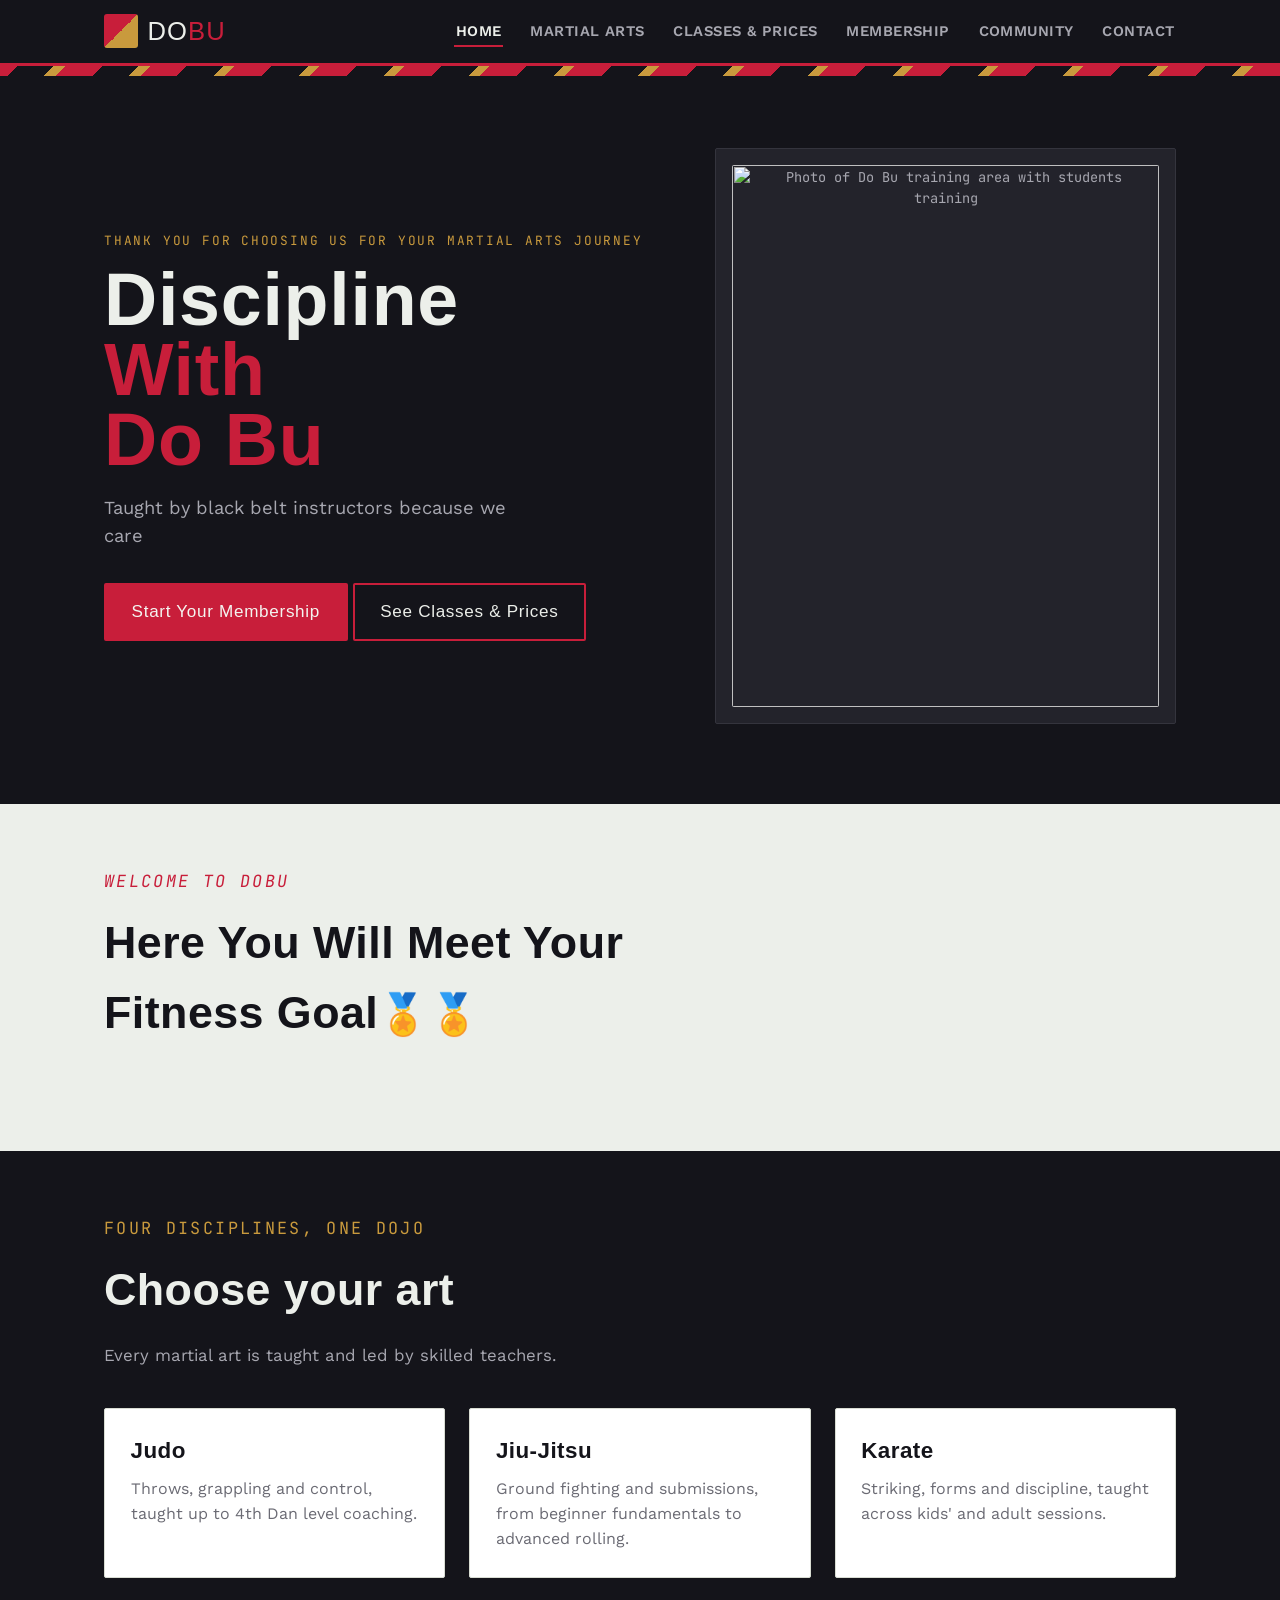
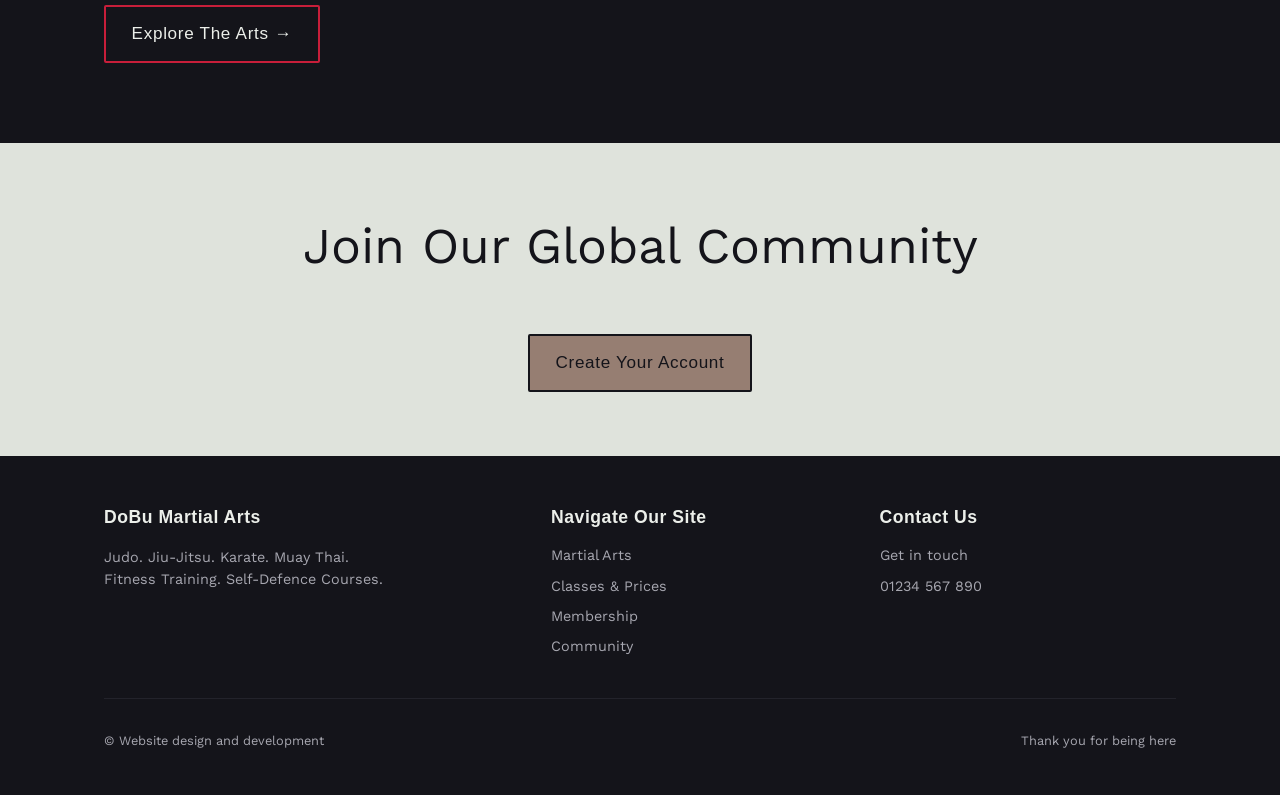
==== index.html @ b1a89c53 "Add files via upload" ====
<head>
<meta charset="UTF-8">
<meta name="viewport" content="width=device-width, initial-scale=1.0">
<title>Membership &amp; Account | DoBu Martial Arts</title>
<meta name="description" content="Create your DoBu Martial Arts account to manage your membership.">
<link rel="preconnect" href="https://fonts.googleapis.com">
<link rel="preconnect" href="https://fonts.gstatic.com" crossorigin>
<link rel="stylesheet" href="style.css">
</head>
<title>DoBu Martial Arts | Judo, Jiu-Jitsu, Karate &amp; Muay Thai Gym</title>
<meta name="description" content="DoBu Martial Arts is a martial arts gym offering Judo, Jiu-Jitsu, Karate, Muay Thai, fitness training and self-defence courses for all ages.">
<link rel="preconnect" href="https://fonts.googleapis.com">
<link href="https://fonts.googleapis.com/css2?family=Bebas+Neue&family=Work+Sans:wght@400;500;600;700&family=JetBrains+Mono:wght@400;700&display=swap" rel="stylesheet">
<link rel="stylesheet" href="style.css">
</head>
<body style="background-color:#ecefea;">


<header class="site-header">
  <div class="header-inner">
    <a class="brand" href="index.html">
      <span class="brand-mark" aria-hidden="true"></span>
      <span class="brand-name">DO<span>BU</span></span>
    </a>
    <button class="nav-toggle" aria-expanded="false" aria-controls="main-nav">Menu ☰</button>
    <nav class="main-nav" id="main-nav" aria-label="Primary">
      <ul>
        <li><a href="index.html" aria-current="page">Home</a></li>
        <li><a href="martial-arts.html">Martial Arts</a></li>
        <li><a href="classes-prices.html">Classes &amp; Prices</a></li>
        <li><a href="membership.html">Membership</a></li>
        <li><a href="community.html">Community</a></li>
        <li><a href="contact.html">Contact</a></li>
      </ul>
    </nav>
  </div>
</header>
<div class="belt-stripe" aria-hidden="true"></div>

<main id="main">

  <section class="hero">
    <div class="hero-inner">
      <div>
        <p class="eyebrow">Thank You For Choosing Us For Your Martial Arts Journey </p>
        <h1><em></em>Discipline<br><em>With<br>Do Bu</em></h1>
        <p class="lede">Taught by black belt instructors because we care</p>
        <a class="btn btn-primary" href="membership.html">Start Your Membership</a>
        <a class="btn btn-ghost" href="classes-prices.html">See Classes &amp; Prices</a>
      </div>
  <div class="hero-figure">
  <img src="https://images.pexels.com/photos/29526371/pexels-photo-29526371.jpeg" alt="Photo of Do Bu  training area with students training" style="width:100%;height:100%;object-fit:cover;border-radius:2px;">
</div>
  </section>

  <section aria-labelledby="welcome-title">
    <div class="container">
      <div class="section-head">
        <p class="eyebrow"><i>Welcome to DoBu</i></p>
        <h2 class="section-title" id="welcome-title">Here You Will Meet Your Fitness Goal<span style='font-size:40px;'>&#127941&#127941;</span></h2>
      </div>
    </div>
  </section>

  <section class="section-dark" aria-labelledby="arts-title">
    <div class="container">
      <div class="section-head">
        <p class="eyebrow">Four disciplines, one dojo</p>
        <h2 class="section-title" id="arts-title">Choose your art</h2>
        <p>Every martial art is taught and led by skilled teachers.</p>
      </div>
      </body>
      <div class="grid grid-3">
        <div class="card">
          <h3>Judo</h3>
          <p>Throws, grappling and control, taught up to 4th Dan level coaching.</p>
        </div>
        <div class="card">
          <h3>Jiu-Jitsu</h3>
          <p>Ground fighting and submissions, from beginner fundamentals to advanced rolling.</p>
        </div>
        <div class="card">
          <h3>Karate</h3>
          <p>Striking, forms and discipline, taught across kids' and adult sessions.</p>
        </div>
      </div>
      <p style="margin-top:1.7rem;"><a class="btn btn-ghost" href="martial-arts.html">Explore The Arts →</a></p>
    </div>
  </section>

  <section class="section-alt" aria-labelledby="cta-title">
    <div class="container text-center"
      <p style="font-size: 50px;">Join Our Global Community</p>
      <a class="btn btn-dark" href="membership.html" style="background-color: rgb(150, 126, 114);"> Create Your Account </a>
    </div>
  </section>

</main>

<footer class="site-footer">
  <div class="container">
    <div class="footer-grid">
      <div>
        <h4>DoBu Martial Arts</h4>
        <p>Judo. Jiu-Jitsu. Karate. Muay Thai.<br>Fitness Training. Self-Defence Courses.</p>
      </div>
      <div>
        <h4>Navigate Our Site</h4> 
        <ul>
          <li><a href="martial-arts.html">Martial Arts</a></li>
          <li><a href="classes-prices.html">Classes &amp; Prices</a></li>
          <li><a href="membership.html">Membership</a></li>
          <li><a href="community.html">Community</a></li>
        </ul>
      </div>
      <div>
        <h4>Contact Us</h4>
        <ul>
          <li><a href="contact.html">Get in touch</a></li>
          <li>01234 567 890</a></li>
        </ul>
      </div>
    </div>
    <div class="footer-bottom">
      <p>© Website design and development</p>
      <p>Thank you for being here</p>
    </div>
  </div>
</footer>

<script src="script.js"></script>
</body>
</html>
---- style.css ----
/* =========================================================
   DoBu Martial Arts — shared stylesheet
   Palette: ink black, tatami-tinted paper, belt crimson, belt gold
   Type: Caacupé One (display) / Work Sans (body) / JetBrains Mono (data)
   ========================================================= */

:root {
  --ink: #14141a;
  --panel: #23232b;
  --paper: #ecefea;
  --paper-dim: #dfe3dc;
  --crimson: #c81e3a;
  --crimson-dark: #9c1730;
  --gold: #c99a3d;
  --white-belt: #f4f4f0;
  --text-muted: #6b6b74;
  --text-on-dark-muted: #a7a7b0;


  --font-display: "Caacupé One", "Caacupé One", sans-serif;
  --font-body: "Work Sans", -apple-system, "Segoe UI", sans-serif;
  --font-mono: "JetBrains Mono", "Courier New", monospace;

  --radius: 2px;
  --max-w: 1120px;
}

* { box-sizing: border-box; }

html { scroll-behavior: smooth; }

body {
  margin: 0;
  font-family: var(--font-body);
  color: var(--ink);
  background: var(--paper);
  line-height: 1.55;
}

img { max-width: 100%; display: block; }

a { color: inherit; }

.container {
  max-width: var(--max-w);
  margin: 0 auto;
  padding: 0 1.5rem;
}

/* ---------- Focus visibility (accessibility) ---------- */
a:focus-visible,
button:focus-visible,
input:focus-visible,
textarea:focus-visible,
select:focus-visible {
  outline: 3px solid var(--gold);
  outline-offset: 2px;
}

/* ---------- Header / Nav ---------- */
.site-header {
  background: var(--ink);
  color: var(--paper);
  position: sticky;
  top: 0;
  z-index: 100;
  border-bottom: 3px solid var(--crimson);
}
.header-inner {
  display: flex;
  align-items: center;
  justify-content: space-between;
  padding: 0.9rem 1.5rem;
  max-width: var(--max-w);
  margin: 0 auto;
}
.brand {
  display: flex;
  align-items: center;
  gap: 0.6rem;
  text-decoration: none;
  color: var(--paper);
}
.brand-mark {
  width: 34px;
  height: 34px;
  background: linear-gradient(135deg, var(--crimson) 0 50%, var(--gold) 50% 100%);
  border-radius: 3px;
  flex-shrink: 0;
}
.brand-name {
  font-family: var(--font-display);
  font-size: 1.6rem;
  letter-spacing: 0.04em;
  line-height: 1;
}
.brand-name span { color: var(--crimson); }

.main-nav ul {
  list-style: none;
  display: flex;
  gap: 1.6rem;
  margin: 0;
  padding: 0;
}
.main-nav a {
  text-decoration: none;
  font-weight: 600;
  font-size: 0.92rem;
  letter-spacing: 0.03em;
  text-transform: uppercase;
  color: var(--text-on-dark-muted);
  padding: 0.3rem 0.1rem;
  border-bottom: 2px solid transparent;
  transition: color 0.15s ease, border-color 0.15s ease;
}
.main-nav a:hover,
.main-nav a[aria-current="page"] {
  color: var(--paper);
  border-color: var(--crimson);
}

.nav-toggle {
  display: none;
  background: none;
  border: 1px solid var(--text-on-dark-muted);
  color: var(--paper);
  padding: 0.4rem 0.7rem;
  font-size: 1.1rem;
  border-radius: var(--radius);
  cursor: pointer;
}

@media (max-width: 760px) {
  .nav-toggle { display: inline-flex; }
  .main-nav {
    display: none;
    width: 100%;
  }
  .main-nav.open { display: block; }
  .main-nav ul {
    flex-direction: column;
    gap: 0;
    padding: 0.5rem 1.5rem 1rem;
  }
  .main-nav li { border-top: 1px solid var(--panel); }
  .main-nav a { display: block; padding: 0.8rem 0.2rem; }
  .header-inner { flex-wrap: wrap; }
}

/* ---------- Belt stripe divider (signature motif) ---------- */
.belt-stripe {
  height: 10px;
  background: repeating-linear-gradient(
    -45deg,
    var(--crimson) 0 26px,
    var(--gold) 26px 34px,
    var(--ink) 34px 60px
  );
}

/* ---------- Hero ---------- */
.hero {
  background: var(--ink);
  color: var(--paper);
  padding: 4.5rem 0 5rem;
  position: relative;
}
.hero-inner {
  max-width: var(--max-w);
  margin: 0 auto;
  padding: 0 1.5rem;
  display: grid;
  grid-template-columns: 1.1fr 0.9fr;
  gap: 3rem;
  align-items: center;
}
.eyebrow {
  font-family: var(--font-mono);
  color: var(--gold);
  text-transform: uppercase;
  letter-spacing: 0.14em;
  font-size: 0.8rem;
  margin: 0 0 0.9rem;
}
.hero h1 {
  font-family: var(--font-display);
  font-size: clamp(2.6rem, 6vw, 4.6rem);
  line-height: 0.95;
  margin: 0 0 1.2rem;
  letter-spacing: 0.01em;
}
.hero h1 em {
  font-style: normal;
  color: var(--crimson);
}
.hero p.lede {
  font-size: 1.15rem;
  color: var(--text-on-dark-muted);
  max-width: 40ch;
  margin: 0 0 2rem;
}
.hero-figure {
  aspect-ratio: 4/5;
  background: var(--panel);
  border: 1px solid #34343d;
  border-radius: var(--radius);
  display: flex;
  align-items: center;
  justify-content: center;
  color: var(--text-on-dark-muted);
  font-family: var(--font-mono);
  font-size: 0.85rem;
  text-align: center;
  padding: 1rem;
}

@media (max-width: 820px) {
  .hero-inner { grid-template-columns: 1fr; }
  .hero-figure { order: -1; aspect-ratio: 16/9; }
}

/* ---------- Buttons ---------- */
.btn {
  display: inline-flex;
  align-items: center;
  gap: 0.5rem;
  font-family: var(--font-display);
  font-size: 1.07rem;
  letter-spacing: 0.04em;
  text-decoration: none;
  padding: 0.85rem 1.6rem;
  border-radius: var(--radius);
  border: 2px solid var(--crimson);
  cursor: pointer;
}
.btn-primary {
  background: var(--crimson);
  color: var(--white-belt);
}
.btn-primary:hover { background: var(--crimson-dark); }
.btn-ghost {
  background: transparent;
  color: var(--paper);
}
.btn-ghost:hover { background: rgba(255,255,255,0.08); }
.btn-dark {
  border-color: var(--ink);
  color: var(--ink);
  background: transparent;
}
.btn-dark:hover { background: var(--ink); color: var(--paper); }

/* ---------- Sections ---------- */
section { padding: 4rem 0; }
.section-tight { padding: 2.5rem 0; }
.section-dark { background: var(--ink); color: var(--paper); }
.section-alt { background: var(--paper-dim); }

.section-head {
  max-width: 60ch;
  margin: 0 0 2.5rem;
}
.section-head .eyebrow { color: var(--crimson); }
.section-dark .section-head .eyebrow { color: var(--gold); }
h2.section-title {
  font-family: var(--font-display);
  font-size: clamp(2rem, 4vw, 2.8rem);
  margin: 0.2rem 0 0.6rem;
  letter-spacing: 0.01em;
}
.section-head p { color: var(--text-muted); font-size: 1.05rem; }
.section-dark .section-head p { color: var(--text-on-dark-muted); }

/* ---------- Cards / grids ---------- */
.grid {
  display: grid;
  gap: 1.5rem;
}
.grid-3 { grid-template-columns: repeat(3, 1fr); }
.grid-2 { grid-template-columns: repeat(2, 1fr); }
@media (max-width: 820px) {
  .grid-3, .grid-2 { grid-template-columns: 1fr; }
}

.card {
  background: #fff;
  border: 1px solid #d9ddd3;
  border-radius: var(--radius);
  padding: 1.6rem;
  color: var(--ink);
}
.card h3 {
  font-family: var(--font-display);
  font-size: 1.4rem;
  letter-spacing: 0.02em;
  margin: 0 0 0.5rem;
  color: var(--ink);
}
.card p { color: var(--text-muted); margin: 0; }

.tag {
  display: inline-block;
  font-family: var(--font-mono);
  font-size: 0.72rem;
  text-transform: uppercase;
  letter-spacing: 0.08em;
  background: var(--ink);
  color: var(--gold);
  padding: 0.25rem 0.55rem;
  border-radius: 2px;
  margin-bottom: 0.8rem;
}

/* ---------- Belt tier pricing cards ---------- */
.tier-card {
  background: #fff;
  border-radius: var(--radius);
  border: 1px solid #d9ddd3;
  border-top: 8px solid var(--tier-color, var(--crimson));
  padding: 1.8rem 1.6rem;
  display: flex;
  flex-direction: column;
  gap: 0.9rem;
}
.tier-card .tier-belt {
  font-family: var(--font-mono);
  font-size: 0.75rem;
  text-transform: uppercase;
  letter-spacing: 0.1em;
  color: var(--tier-color, var(--crimson));
  font-weight: 700;
}
.tier-card h3 {
  font-family: var(--font-display);
  font-size: 1.9rem;
  margin: 0;
  letter-spacing: 0.01em;
}
.tier-card .price {
  font-family: var(--font-mono);
  font-size: 1.6rem;
  font-weight: 700;
}
.tier-card .price span { font-size: 0.9rem; color: var(--text-muted); font-weight: 400; }
.tier-card ul {
  margin: 0;
  padding-left: 1.1rem;
  color: var(--text-muted);
  font-size: 0.92rem;
  flex-grow: 1;
}
.tier-card li { margin-bottom: 0.35rem; }

/* ---------- Table (timetable / price list) ---------- */
.data-table-wrap { overflow-x: auto; border: 1px solid #d9ddd3; border-radius: var(--radius); }
table.data-table {
  width: 100%;
  border-collapse: collapse;
  font-size: 0.88rem;
  background: #fff;
  min-width: 720px;
}
table.data-table caption {
  text-align: left;
  font-family: var(--font-display);
  font-size: 1.3rem;
  padding: 1rem 1rem 0.6rem;
  letter-spacing: 0.01em;
}
table.data-table th,
table.data-table td {
  padding: 0.65rem 0.7rem;
  border: 1px solid #e4e7de;
  text-align: left;
  vertical-align: top;
}
table.data-table thead th {
  background: var(--ink);
  color: var(--paper);
  font-family: var(--font-mono);
  text-transform: uppercase;
  font-size: 0.72rem;
  letter-spacing: 0.06em;
}
table.data-table tbody th {
  background: var(--paper-dim);
  font-family: var(--font-mono);
  white-space: nowrap;
}
.slot { display: block; font-size: 0.85rem; }
.slot.kids { color: var(--crimson); font-weight: 600; }
.slot.private { color: var(--text-muted); font-style: italic; }

/* ---------- Instructor cards ---------- */
.instructor-card {
  display: flex;
  gap: 1rem;
  background: #fff;
  border: 1px solid #d9ddd3;
  border-radius: var(--radius);
  padding: 1.3rem;
}
.instructor-photo {
  width: 64px;
  height: 64px;
  border-radius: 50%;
  background: var(--panel);
  color: var(--gold);
  font-family: var(--font-display);
  font-size: 1.4rem;
  display: flex;
  align-items: center;
  justify-content: center;
  flex-shrink: 0;
}
.instructor-card h3 { font-family: var(--font-display); font-size: 1.25rem; margin: 0 0 0.15rem; letter-spacing: 0.01em; }
.instructor-card .role { color: var(--crimson); font-size: 0.82rem; font-weight: 700; text-transform: uppercase; letter-spacing: 0.04em; margin-bottom: 0.4rem; }
.instructor-card ul { margin: 0; padding-left: 1.1rem; color: var(--text-muted); font-size: 0.87rem; }

/* ---------- Forms ---------- */
.form-panel {
  background: #fff;
  border: 1px solid #d9ddd3;
  border-radius: var(--radius);
  padding: 2rem;
  max-width: 520px;
}
.form-row { margin-bottom: 1.2rem; }
.form-row label {
  display: block;
  font-weight: 700;
  font-size: 0.85rem;
  margin-bottom: 0.4rem;
  text-transform: uppercase;
  letter-spacing: 0.03em;
}
.form-row .hint { display: block; font-weight: 400; text-transform: none; color: var(--text-muted); font-size: 0.8rem; margin-top: 0.2rem; }
.form-row input,
.form-row select,
.form-row textarea {
  width: 100%;
  padding: 0.7rem 0.8rem;
  border: 1px solid #c7cbc0;
  border-radius: var(--radius);
  font-family: var(--font-body);
  font-size: 0.95rem;
  background: var(--paper);
}
.form-row textarea { resize: vertical; min-height: 100px; }
.form-note {
  font-size: 0.85rem;
  color: var(--text-muted);
  margin-top: 1rem;
}
[role="alert"] {
  padding: 0.8rem 1rem;
  border-radius: var(--radius);
  margin-bottom: 1.2rem;
  font-size: 0.9rem;
  font-weight: 600;
}
[role="alert"].success { background: #e4f2e6; color: #1f6b33; border: 1px solid #b6ddbd; }
[role="alert"].error { background: #fbe6e9; color: var(--crimson-dark); border: 1px solid #f0b8c1; }
.is-hidden { display: none !important; }

/* ---------- Forum / community mockup ---------- */
.forum-post {
  background: #fff;
  border: 1px solid #d9ddd3;
  border-radius: var(--radius);
  padding: 1.2rem 1.4rem;
  margin-bottom: 1rem;
}
.forum-post .meta {
  font-family: var(--font-mono);
  font-size: 0.75rem;
  color: var(--text-muted);
  margin-bottom: 0.4rem;
}
.forum-post .meta strong { color: var(--ink); }
.social-links {
  display: flex;
  gap: 0.8rem;
  flex-wrap: wrap;
}
.social-links a {
  border: 1px solid var(--panel);
  color: var(--paper);
  text-decoration: none;
  padding: 0.6rem 1rem;
  border-radius: var(--radius);
  font-family: var(--font-mono);
  font-size: 0.8rem;
  text-transform: uppercase;
  letter-spacing: 0.05em;
}
.social-links a:hover { background: var(--panel); }

/* ---------- Footer ---------- */
.site-footer {
  background: var(--ink);
  color: var(--text-on-dark-muted);
  padding: 3rem 0 2rem;
  font-size: 0.9rem;
}
.footer-grid {
  display: grid;
  grid-template-columns: 1.4fr 1fr 1fr;
  gap: 2rem;
  margin-bottom: 2rem;
}
@media (max-width: 760px) { .footer-grid { grid-template-columns: 1fr; } }
.footer-grid h4 {
  color: var(--paper);
  font-family: var(--font-display);
  font-size: 1.1rem;
  letter-spacing: 0.03em;
  margin: 0 0 0.8rem;
}
.footer-grid ul { list-style: none; margin: 0; padding: 0; }
.footer-grid li { margin-bottom: 0.5rem; }
.footer-grid a { text-decoration: none; color: var(--text-on-dark-muted); }
.footer-grid a:hover { color: var(--paper); }
.footer-bottom {
  border-top: 1px solid var(--panel);
  padding-top: 1.2rem;
  display: flex;
  justify-content: space-between;
  flex-wrap: wrap;
  gap: 0.5rem;
  font-size: 0.8rem;
}

/* ---------- Utility ---------- */
.visually-hidden {
  position: absolute;
  width: 1px; height: 1px;
  overflow: hidden;
  clip: rect(0 0 0 0);
  white-space: nowrap;
}
.mt-0 { margin-top: 0; }
.text-center { text-align: center; }
---- style.css ----
/* =========================================================
   DoBu Martial Arts — shared stylesheet
   Palette: ink black, tatami-tinted paper, belt crimson, belt gold
   Type: Caacupé One (display) / Work Sans (body) / JetBrains Mono (data)
   ========================================================= */

:root {
  --ink: #14141a;
  --panel: #23232b;
  --paper: #ecefea;
  --paper-dim: #dfe3dc;
  --crimson: #c81e3a;
  --crimson-dark: #9c1730;
  --gold: #c99a3d;
  --white-belt: #f4f4f0;
  --text-muted: #6b6b74;
  --text-on-dark-muted: #a7a7b0;


  --font-display: "Caacupé One", "Caacupé One", sans-serif;
  --font-body: "Work Sans", -apple-system, "Segoe UI", sans-serif;
  --font-mono: "JetBrains Mono", "Courier New", monospace;

  --radius: 2px;
  --max-w: 1120px;
}

* { box-sizing: border-box; }

html { scroll-behavior: smooth; }

body {
  margin: 0;
  font-family: var(--font-body);
  color: var(--ink);
  background: var(--paper);
  line-height: 1.55;
}

img { max-width: 100%; display: block; }

a { color: inherit; }

.container {
  max-width: var(--max-w);
  margin: 0 auto;
  padding: 0 1.5rem;
}

/* ---------- Focus visibility (accessibility) ---------- */
a:focus-visible,
button:focus-visible,
input:focus-visible,
textarea:focus-visible,
select:focus-visible {
  outline: 3px solid var(--gold);
  outline-offset: 2px;
}

/* ---------- Header / Nav ---------- */
.site-header {
  background: var(--ink);
  color: var(--paper);
  position: sticky;
  top: 0;
  z-index: 100;
  border-bottom: 3px solid var(--crimson);
}
.header-inner {
  display: flex;
  align-items: center;
  justify-content: space-between;
  padding: 0.9rem 1.5rem;
  max-width: var(--max-w);
  margin: 0 auto;
}
.brand {
  display: flex;
  align-items: center;
  gap: 0.6rem;
  text-decoration: none;
  color: var(--paper);
}
.brand-mark {
  width: 34px;
  height: 34px;
  background: linear-gradient(135deg, var(--crimson) 0 50%, var(--gold) 50% 100%);
  border-radius: 3px;
  flex-shrink: 0;
}
.brand-name {
  font-family: var(--font-display);
  font-size: 1.6rem;
  letter-spacing: 0.04em;
  line-height: 1;
}
.brand-name span { color: var(--crimson); }

.main-nav ul {
  list-style: none;
  display: flex;
  gap: 1.6rem;
  margin: 0;
  padding: 0;
}
.main-nav a {
  text-decoration: none;
  font-weight: 600;
  font-size: 0.92rem;
  letter-spacing: 0.03em;
  text-transform: uppercase;
  color: var(--text-on-dark-muted);
  padding: 0.3rem 0.1rem;
  border-bottom: 2px solid transparent;
  transition: color 0.15s ease, border-color 0.15s ease;
}
.main-nav a:hover,
.main-nav a[aria-current="page"] {
  color: var(--paper);
  border-color: var(--crimson);
}

.nav-toggle {
  display: none;
  background: none;
  border: 1px solid var(--text-on-dark-muted);
  color: var(--paper);
  padding: 0.4rem 0.7rem;
  font-size: 1.1rem;
  border-radius: var(--radius);
  cursor: pointer;
}

@media (max-width: 760px) {
  .nav-toggle { display: inline-flex; }
  .main-nav {
    display: none;
    width: 100%;
  }
  .main-nav.open { display: block; }
  .main-nav ul {
    flex-direction: column;
    gap: 0;
    padding: 0.5rem 1.5rem 1rem;
  }
  .main-nav li { border-top: 1px solid var(--panel); }
  .main-nav a { display: block; padding: 0.8rem 0.2rem; }
  .header-inner { flex-wrap: wrap; }
}

/* ---------- Belt stripe divider (signature motif) ---------- */
.belt-stripe {
  height: 10px;
  background: repeating-linear-gradient(
    -45deg,
    var(--crimson) 0 26px,
    var(--gold) 26px 34px,
    var(--ink) 34px 60px
  );
}

/* ---------- Hero ---------- */
.hero {
  background: var(--ink);
  color: var(--paper);
  padding: 4.5rem 0 5rem;
  position: relative;
}
.hero-inner {
  max-width: var(--max-w);
  margin: 0 auto;
  padding: 0 1.5rem;
  display: grid;
  grid-template-columns: 1.1fr 0.9fr;
  gap: 3rem;
  align-items: center;
}
.eyebrow {
  font-family: var(--font-mono);
  color: var(--gold);
  text-transform: uppercase;
  letter-spacing: 0.14em;
  font-size: 0.8rem;
  margin: 0 0 0.9rem;
}
.hero h1 {
  font-family: var(--font-display);
  font-size: clamp(2.6rem, 6vw, 4.6rem);
  line-height: 0.95;
  margin: 0 0 1.2rem;
  letter-spacing: 0.01em;
}
.hero h1 em {
  font-style: normal;
  color: var(--crimson);
}
.hero p.lede {
  font-size: 1.15rem;
  color: var(--text-on-dark-muted);
  max-width: 40ch;
  margin: 0 0 2rem;
}
.hero-figure {
  aspect-ratio: 4/5;
  background: var(--panel);
  border: 1px solid #34343d;
  border-radius: var(--radius);
  display: flex;
  align-items: center;
  justify-content: center;
  color: var(--text-on-dark-muted);
  font-family: var(--font-mono);
  font-size: 0.85rem;
  text-align: center;
  padding: 1rem;
}

@media (max-width: 820px) {
  .hero-inner { grid-template-columns: 1fr; }
  .hero-figure { order: -1; aspect-ratio: 16/9; }
}

/* ---------- Buttons ---------- */
.btn {
  display: inline-flex;
  align-items: center;
  gap: 0.5rem;
  font-family: var(--font-display);
  font-size: 1.07rem;
  letter-spacing: 0.04em;
  text-decoration: none;
  padding: 0.85rem 1.6rem;
  border-radius: var(--radius);
  border: 2px solid var(--crimson);
  cursor: pointer;
}
.btn-primary {
  background: var(--crimson);
  color: var(--white-belt);
}
.btn-primary:hover { background: var(--crimson-dark); }
.btn-ghost {
  background: transparent;
  color: var(--paper);
}
.btn-ghost:hover { background: rgba(255,255,255,0.08); }
.btn-dark {
  border-color: var(--ink);
  color: var(--ink);
  background: transparent;
}
.btn-dark:hover { background: var(--ink); color: var(--paper); }

/* ---------- Sections ---------- */
section { padding: 4rem 0; }
.section-tight { padding: 2.5rem 0; }
.section-dark { background: var(--ink); color: var(--paper); }
.section-alt { background: var(--paper-dim); }

.section-head {
  max-width: 60ch;
  margin: 0 0 2.5rem;
}
.section-head .eyebrow { color: var(--crimson); }
.section-dark .section-head .eyebrow { color: var(--gold); }
h2.section-title {
  font-family: var(--font-display);
  font-size: clamp(2rem, 4vw, 2.8rem);
  margin: 0.2rem 0 0.6rem;
  letter-spacing: 0.01em;
}
.section-head p { color: var(--text-muted); font-size: 1.05rem; }
.section-dark .section-head p { color: var(--text-on-dark-muted); }

/* ---------- Cards / grids ---------- */
.grid {
  display: grid;
  gap: 1.5rem;
}
.grid-3 { grid-template-columns: repeat(3, 1fr); }
.grid-2 { grid-template-columns: repeat(2, 1fr); }
@media (max-width: 820px) {
  .grid-3, .grid-2 { grid-template-columns: 1fr; }
}

.card {
  background: #fff;
  border: 1px solid #d9ddd3;
  border-radius: var(--radius);
  padding: 1.6rem;
  color: var(--ink);
}
.card h3 {
  font-family: var(--font-display);
  font-size: 1.4rem;
  letter-spacing: 0.02em;
  margin: 0 0 0.5rem;
  color: var(--ink);
}
.card p { color: var(--text-muted); margin: 0; }

.tag {
  display: inline-block;
  font-family: var(--font-mono);
  font-size: 0.72rem;
  text-transform: uppercase;
  letter-spacing: 0.08em;
  background: var(--ink);
  color: var(--gold);
  padding: 0.25rem 0.55rem;
  border-radius: 2px;
  margin-bottom: 0.8rem;
}

/* ---------- Belt tier pricing cards ---------- */
.tier-card {
  background: #fff;
  border-radius: var(--radius);
  border: 1px solid #d9ddd3;
  border-top: 8px solid var(--tier-color, var(--crimson));
  padding: 1.8rem 1.6rem;
  display: flex;
  flex-direction: column;
  gap: 0.9rem;
}
.tier-card .tier-belt {
  font-family: var(--font-mono);
  font-size: 0.75rem;
  text-transform: uppercase;
  letter-spacing: 0.1em;
  color: var(--tier-color, var(--crimson));
  font-weight: 700;
}
.tier-card h3 {
  font-family: var(--font-display);
  font-size: 1.9rem;
  margin: 0;
  letter-spacing: 0.01em;
}
.tier-card .price {
  font-family: var(--font-mono);
  font-size: 1.6rem;
  font-weight: 700;
}
.tier-card .price span { font-size: 0.9rem; color: var(--text-muted); font-weight: 400; }
.tier-card ul {
  margin: 0;
  padding-left: 1.1rem;
  color: var(--text-muted);
  font-size: 0.92rem;
  flex-grow: 1;
}
.tier-card li { margin-bottom: 0.35rem; }

/* ---------- Table (timetable / price list) ---------- */
.data-table-wrap { overflow-x: auto; border: 1px solid #d9ddd3; border-radius: var(--radius); }
table.data-table {
  width: 100%;
  border-collapse: collapse;
  font-size: 0.88rem;
  background: #fff;
  min-width: 720px;
}
table.data-table caption {
  text-align: left;
  font-family: var(--font-display);
  font-size: 1.3rem;
  padding: 1rem 1rem 0.6rem;
  letter-spacing: 0.01em;
}
table.data-table th,
table.data-table td {
  padding: 0.65rem 0.7rem;
  border: 1px solid #e4e7de;
  text-align: left;
  vertical-align: top;
}
table.data-table thead th {
  background: var(--ink);
  color: var(--paper);
  font-family: var(--font-mono);
  text-transform: uppercase;
  font-size: 0.72rem;
  letter-spacing: 0.06em;
}
table.data-table tbody th {
  background: var(--paper-dim);
  font-family: var(--font-mono);
  white-space: nowrap;
}
.slot { display: block; font-size: 0.85rem; }
.slot.kids { color: var(--crimson); font-weight: 600; }
.slot.private { color: var(--text-muted); font-style: italic; }

/* ---------- Instructor cards ---------- */
.instructor-card {
  display: flex;
  gap: 1rem;
  background: #fff;
  border: 1px solid #d9ddd3;
  border-radius: var(--radius);
  padding: 1.3rem;
}
.instructor-photo {
  width: 64px;
  height: 64px;
  border-radius: 50%;
  background: var(--panel);
  color: var(--gold);
  font-family: var(--font-display);
  font-size: 1.4rem;
  display: flex;
  align-items: center;
  justify-content: center;
  flex-shrink: 0;
}
.instructor-card h3 { font-family: var(--font-display); font-size: 1.25rem; margin: 0 0 0.15rem; letter-spacing: 0.01em; }
.instructor-card .role { color: var(--crimson); font-size: 0.82rem; font-weight: 700; text-transform: uppercase; letter-spacing: 0.04em; margin-bottom: 0.4rem; }
.instructor-card ul { margin: 0; padding-left: 1.1rem; color: var(--text-muted); font-size: 0.87rem; }

/* ---------- Forms ---------- */
.form-panel {
  background: #fff;
  border: 1px solid #d9ddd3;
  border-radius: var(--radius);
  padding: 2rem;
  max-width: 520px;
}
.form-row { margin-bottom: 1.2rem; }
.form-row label {
  display: block;
  font-weight: 700;
  font-size: 0.85rem;
  margin-bottom: 0.4rem;
  text-transform: uppercase;
  letter-spacing: 0.03em;
}
.form-row .hint { display: block; font-weight: 400; text-transform: none; color: var(--text-muted); font-size: 0.8rem; margin-top: 0.2rem; }
.form-row input,
.form-row select,
.form-row textarea {
  width: 100%;
  padding: 0.7rem 0.8rem;
  border: 1px solid #c7cbc0;
  border-radius: var(--radius);
  font-family: var(--font-body);
  font-size: 0.95rem;
  background: var(--paper);
}
.form-row textarea { resize: vertical; min-height: 100px; }
.form-note {
  font-size: 0.85rem;
  color: var(--text-muted);
  margin-top: 1rem;
}
[role="alert"] {
  padding: 0.8rem 1rem;
  border-radius: var(--radius);
  margin-bottom: 1.2rem;
  font-size: 0.9rem;
  font-weight: 600;
}
[role="alert"].success { background: #e4f2e6; color: #1f6b33; border: 1px solid #b6ddbd; }
[role="alert"].error { background: #fbe6e9; color: var(--crimson-dark); border: 1px solid #f0b8c1; }
.is-hidden { display: none !important; }

/* ---------- Forum / community mockup ---------- */
.forum-post {
  background: #fff;
  border: 1px solid #d9ddd3;
  border-radius: var(--radius);
  padding: 1.2rem 1.4rem;
  margin-bottom: 1rem;
}
.forum-post .meta {
  font-family: var(--font-mono);
  font-size: 0.75rem;
  color: var(--text-muted);
  margin-bottom: 0.4rem;
}
.forum-post .meta strong { color: var(--ink); }
.social-links {
  display: flex;
  gap: 0.8rem;
  flex-wrap: wrap;
}
.social-links a {
  border: 1px solid var(--panel);
  color: var(--paper);
  text-decoration: none;
  padding: 0.6rem 1rem;
  border-radius: var(--radius);
  font-family: var(--font-mono);
  font-size: 0.8rem;
  text-transform: uppercase;
  letter-spacing: 0.05em;
}
.social-links a:hover { background: var(--panel); }

/* ---------- Footer ---------- */
.site-footer {
  background: var(--ink);
  color: var(--text-on-dark-muted);
  padding: 3rem 0 2rem;
  font-size: 0.9rem;
}
.footer-grid {
  display: grid;
  grid-template-columns: 1.4fr 1fr 1fr;
  gap: 2rem;
  margin-bottom: 2rem;
}
@media (max-width: 760px) { .footer-grid { grid-template-columns: 1fr; } }
.footer-grid h4 {
  color: var(--paper);
  font-family: var(--font-display);
  font-size: 1.1rem;
  letter-spacing: 0.03em;
  margin: 0 0 0.8rem;
}
.footer-grid ul { list-style: none; margin: 0; padding: 0; }
.footer-grid li { margin-bottom: 0.5rem; }
.footer-grid a { text-decoration: none; color: var(--text-on-dark-muted); }
.footer-grid a:hover { color: var(--paper); }
.footer-bottom {
  border-top: 1px solid var(--panel);
  padding-top: 1.2rem;
  display: flex;
  justify-content: space-between;
  flex-wrap: wrap;
  gap: 0.5rem;
  font-size: 0.8rem;
}

/* ---------- Utility ---------- */
.visually-hidden {
  position: absolute;
  width: 1px; height: 1px;
  overflow: hidden;
  clip: rect(0 0 0 0);
  white-space: nowrap;
}
.mt-0 { margin-top: 0; }
.text-center { text-align: center; }
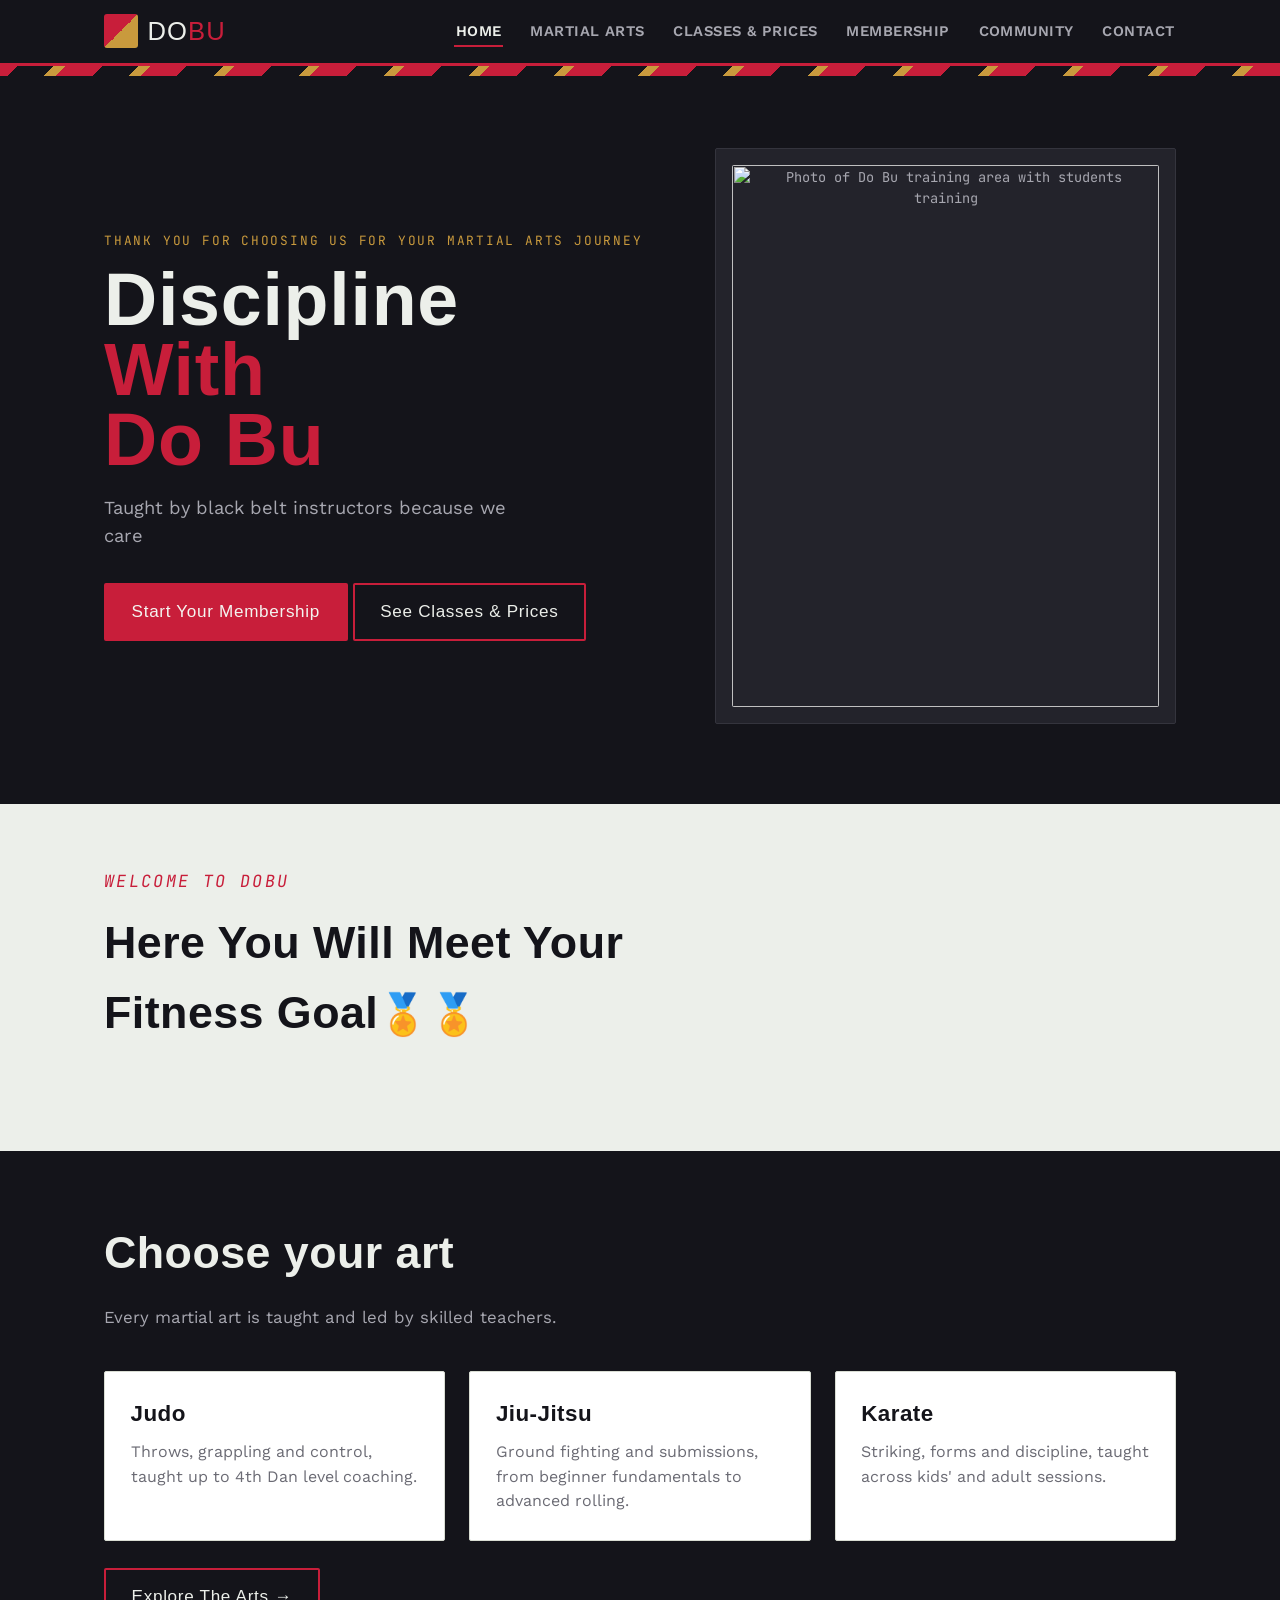
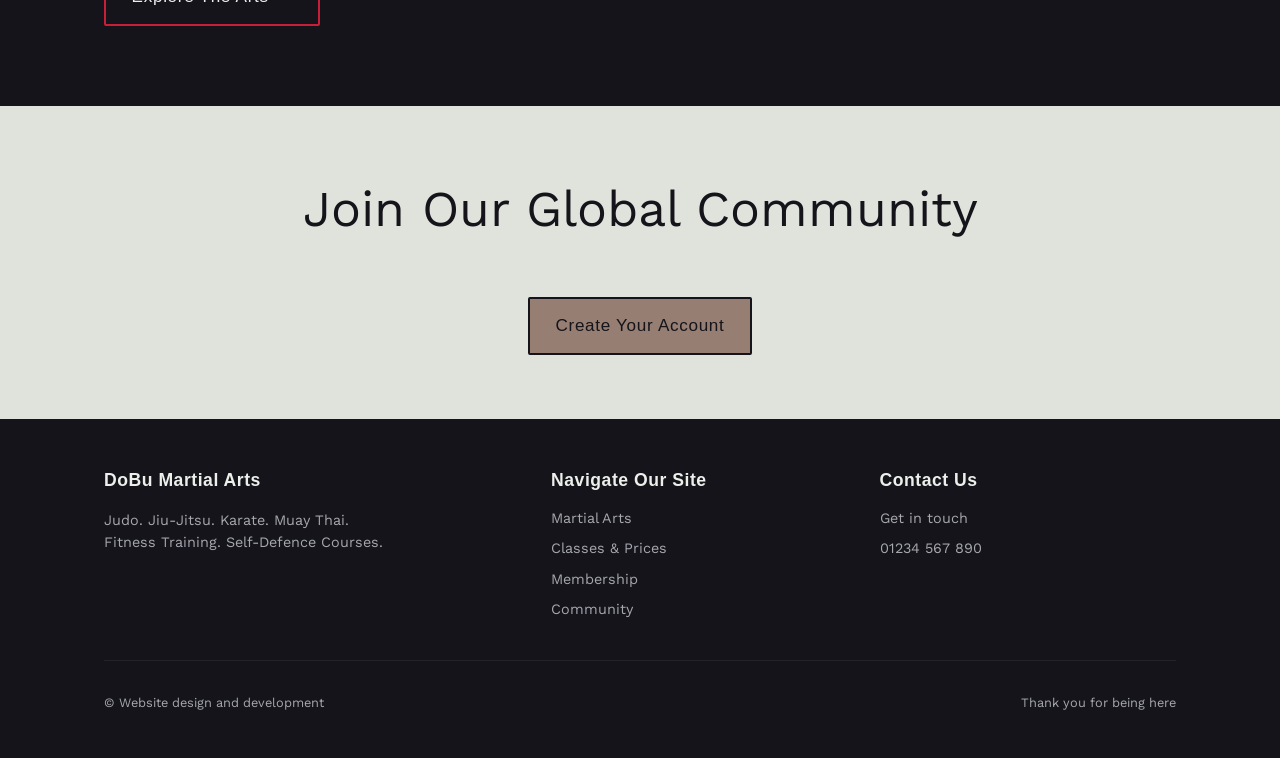
==== commit 55fa63ab: "Update index.html" ====
--- a/index.html
+++ b/index.html
@@ -65,7 +65,6 @@
   <section class="section-dark" aria-labelledby="arts-title">
     <div class="container">
       <div class="section-head">
-        <p class="eyebrow">Four disciplines, one dojo</p>
         <h2 class="section-title" id="arts-title">Choose your art</h2>
         <p>Every martial art is taught and led by skilled teachers.</p>
       </div>
@@ -130,4 +129,4 @@
 
 <script src="script.js"></script>
 </body>
-</html>+</html>
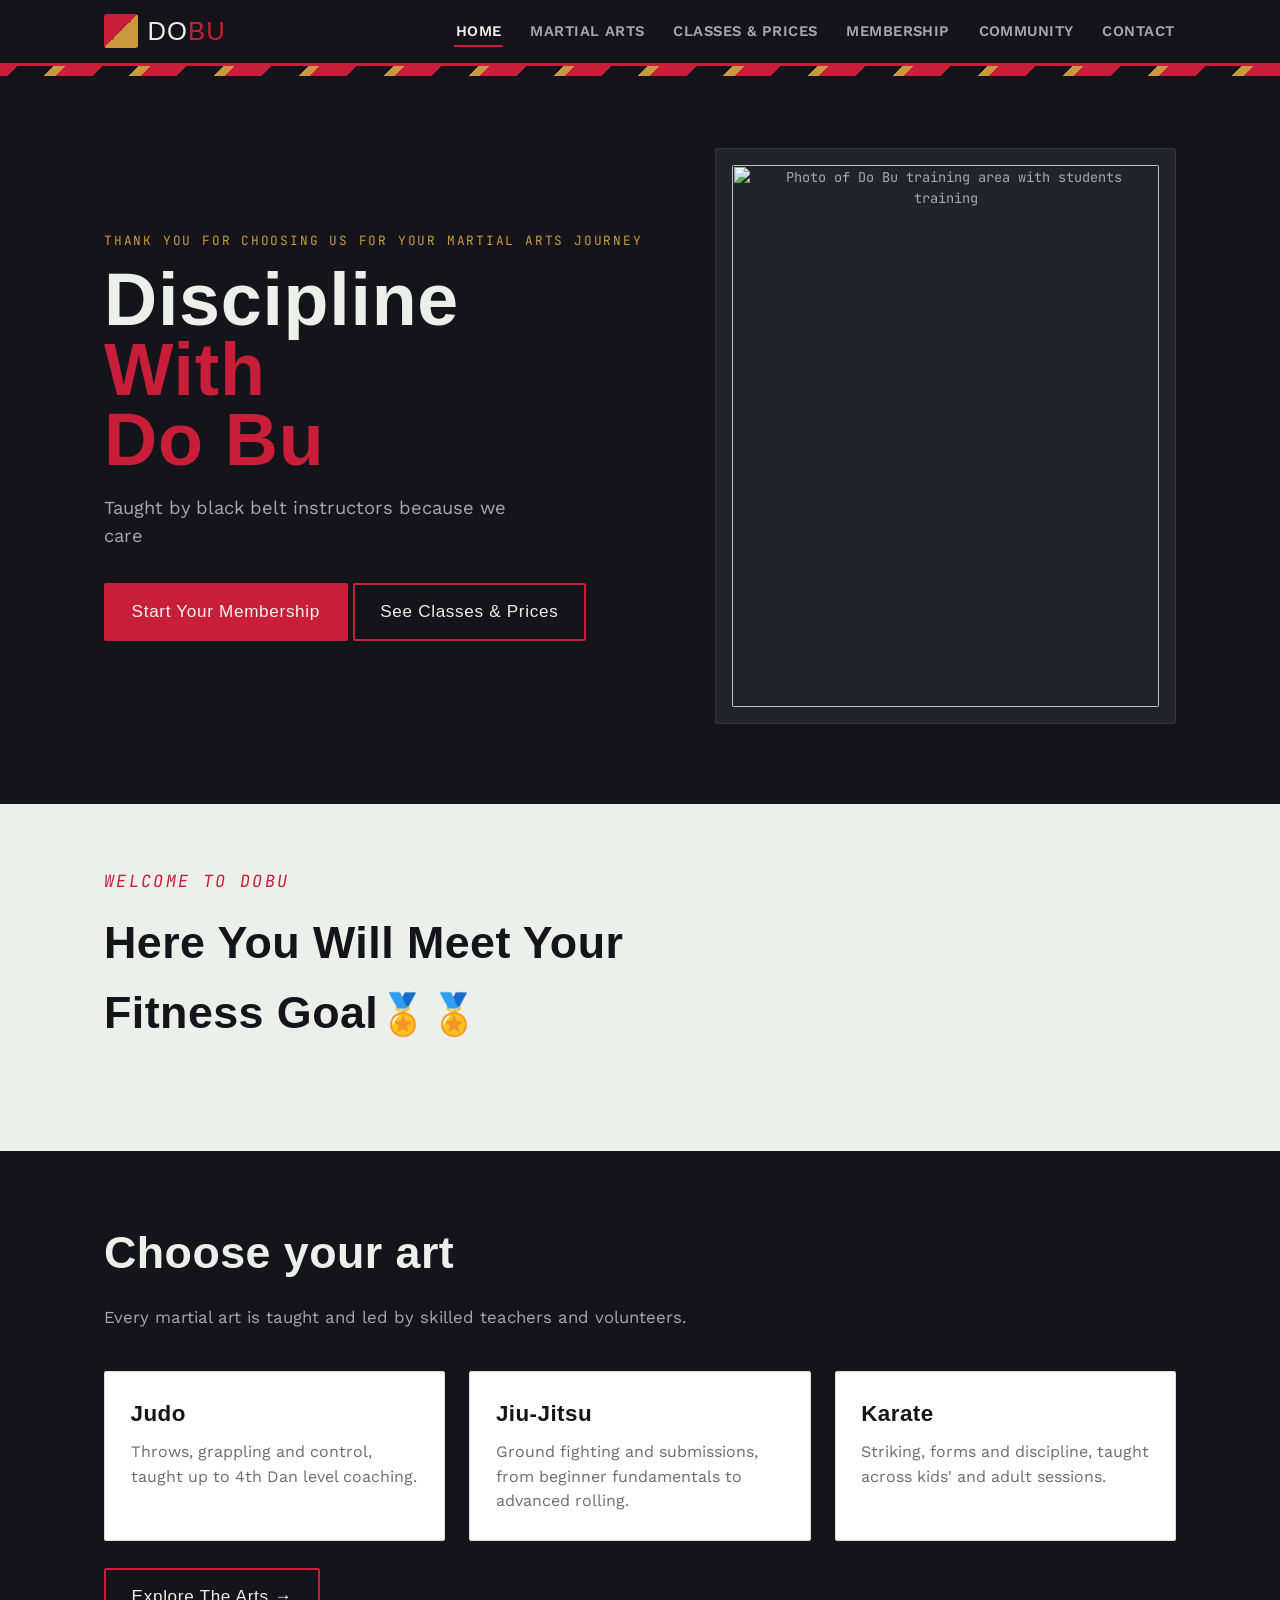
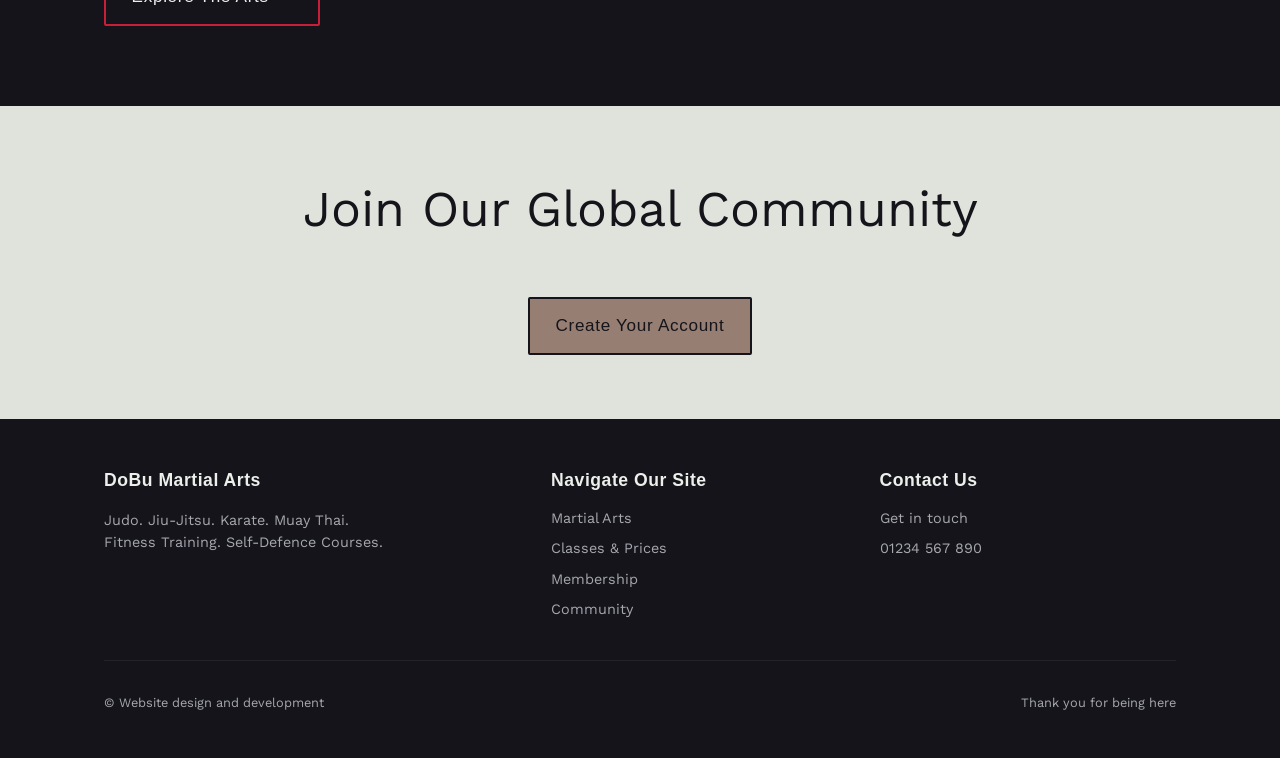
==== commit 481b0558: "Update index.html" ====
--- a/index.html
+++ b/index.html
@@ -66,7 +66,7 @@
     <div class="container">
       <div class="section-head">
         <h2 class="section-title" id="arts-title">Choose your art</h2>
-        <p>Every martial art is taught and led by skilled teachers.</p>
+        <p>Every martial art is taught and led by skilled teachers and volunteers.</p>
       </div>
       </body>
       <div class="grid grid-3">
